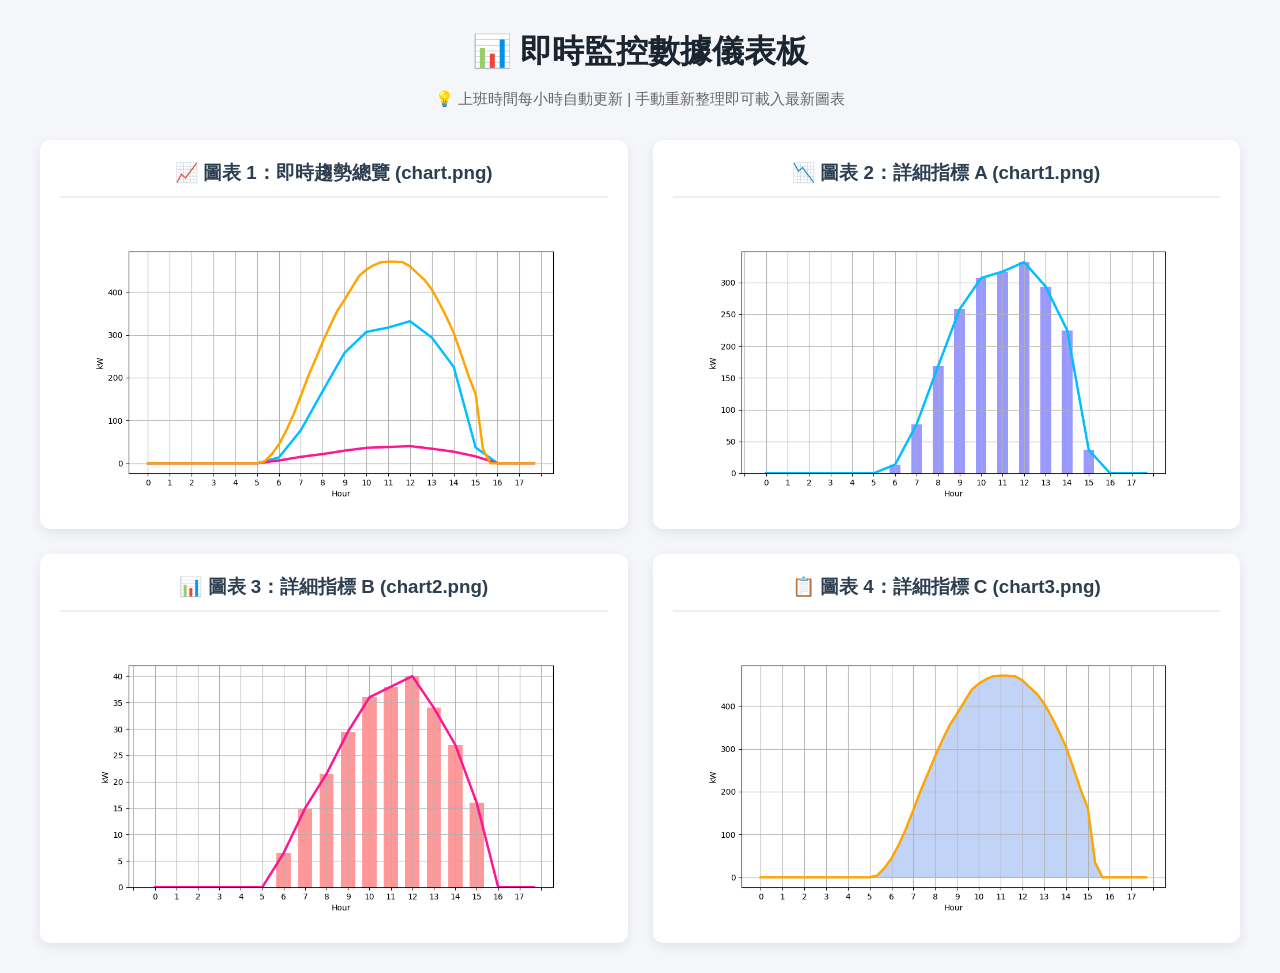
==== index.html @ 731e0c9e "Create index.html for real-time data dashboard" ====
<!DOCTYPE html>
<html lang="zh-TW">
<head>
    <meta charset="UTF-8">
    <meta name="viewport" content="width=device-width, initial-scale=1.0">
    <title>即時數據儀表板</title>
    <style>
        body {
            font-family: -apple-system, BlinkMacSystemFont, "Segoe UI", Roboto, sans-serif;
            background-color: #f4f6f9;
            margin: 0;
            padding: 30px 15px;
            color: #333;
        }
        .header {
            text-align: center;
            margin-bottom: 30px;
        }
        .header h1 {
            margin: 0 0 10px 0;
            color: #1a252f;
        }
        .notice {
            color: #666;
            font-size: 0.95em;
        }
        .grid-container {
            display: grid;
            grid-template-columns: repeat(auto-fit, minmax(400px, 1fr));
            gap: 25px;
            max-width: 1200px;
            margin: 0 auto;
        }
        .card {
            background: #ffffff;
            border-radius: 10px;
            padding: 20px;
            box-shadow: 0 4px 12px rgba(0,0,0,0.08);
            text-align: center;
        }
        .card h3 {
            margin-top: 0;
            color: #2c3e50;
            border-bottom: 2px solid #ecf0f1;
            padding-bottom: 10px;
        }
        .card img {
            max-width: 100%;
            height: auto;
            border-radius: 6px;
        }
    </style>
</head>
<body>

    <div class="header">
        <h1>📊 即時監控數據儀表板</h1>
        <p class="notice">💡 上班時間每小時自動更新 | 手動重新整理即可載入最新圖表</p>
    </div>

    <div class="grid-container">
        <div class="card">
            <h3>📈 圖表 1：即時趨勢總覽 (chart.png)</h3>
            <img class="auto-refresh-img" src="chart.png" alt="chart.png">
        </div>

        <div class="card">
            <h3>📉 圖表 2：詳細指標 A (chart1.png)</h3>
            <img class="auto-refresh-img" src="chart1.png" alt="chart1.png">
        </div>

        <div class="card">
            <h3>📊 圖表 3：詳細指標 B (chart2.png)</h3>
            <img class="auto-refresh-img" src="chart2.png" alt="chart2.png">
        </div>

        <div class="card">
            <h3>📋 圖表 4：詳細指標 C (chart3.png)</h3>
            <img class="auto-refresh-img" src="chart3.png" alt="chart3.png">
        </div>
    </div>

    <script>
        // 自動防快取機制：在每個圖片 URL 後方加上當前時間戳記，避免瀏覽器顯示舊圖片
        document.addEventListener("DOMContentLoaded", function() {
            const timestamp = new Date().getTime();
            const images = document.querySelectorAll('.auto-refresh-img');
            images.forEach(img => {
                const currentSrc = img.getAttribute('src');
                img.src = currentSrc + '?v=' + timestamp;
            });
        });
    </script>

</body>
</html>
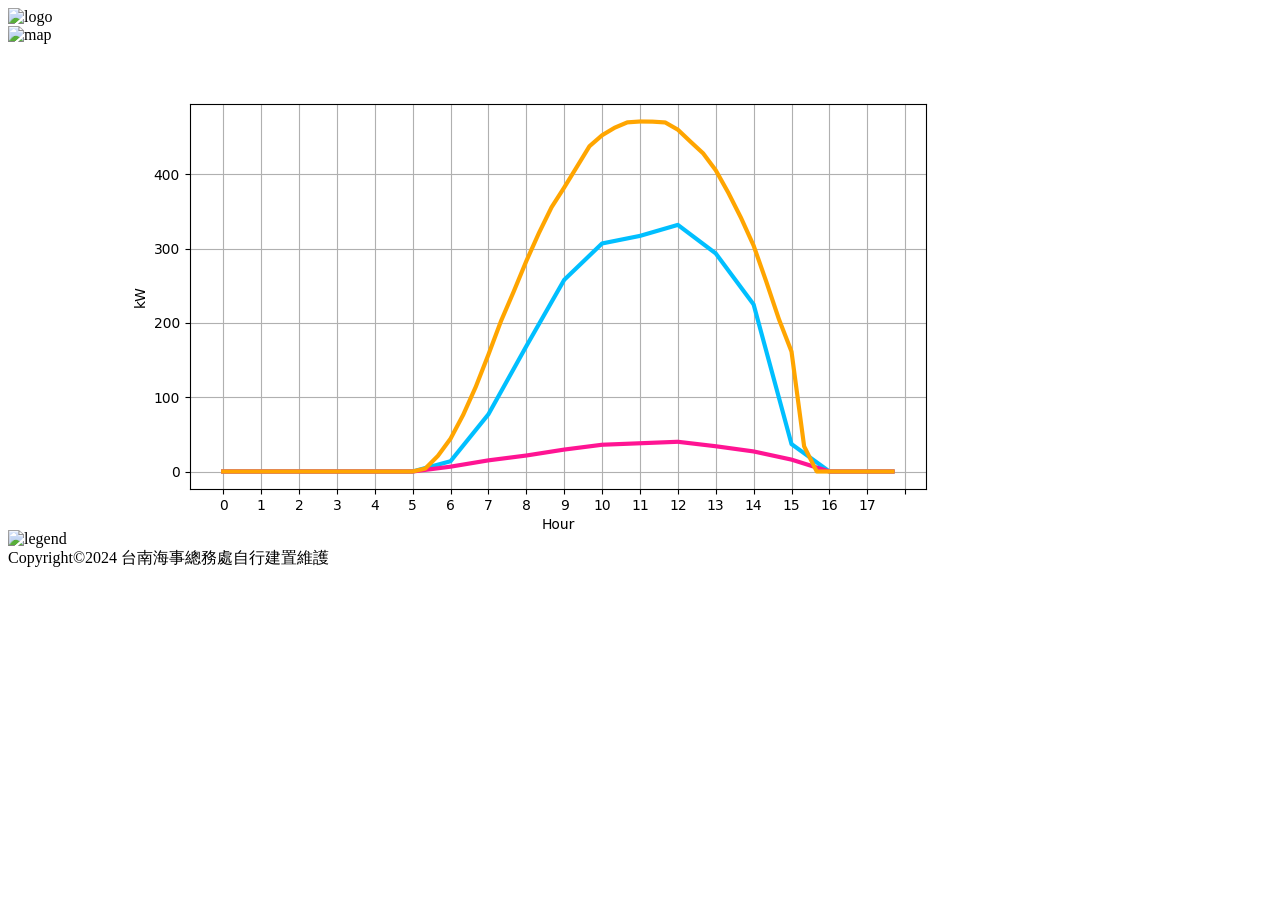
==== commit 97e7f807: "Add files via upload" ====
--- a/index.html
+++ b/index.html
@@ -1,96 +1,28 @@
-<!DOCTYPE html>
-<html lang="zh-TW">
-<head>
-    <meta charset="UTF-8">
-    <meta name="viewport" content="width=device-width, initial-scale=1.0">
-    <title>即時數據儀表板</title>
-    <style>
-        body {
-            font-family: -apple-system, BlinkMacSystemFont, "Segoe UI", Roboto, sans-serif;
-            background-color: #f4f6f9;
-            margin: 0;
-            padding: 30px 15px;
-            color: #333;
-        }
-        .header {
-            text-align: center;
-            margin-bottom: 30px;
-        }
-        .header h1 {
-            margin: 0 0 10px 0;
-            color: #1a252f;
-        }
-        .notice {
-            color: #666;
-            font-size: 0.95em;
-        }
-        .grid-container {
-            display: grid;
-            grid-template-columns: repeat(auto-fit, minmax(400px, 1fr));
-            gap: 25px;
-            max-width: 1200px;
-            margin: 0 auto;
-        }
-        .card {
-            background: #ffffff;
-            border-radius: 10px;
-            padding: 20px;
-            box-shadow: 0 4px 12px rgba(0,0,0,0.08);
-            text-align: center;
-        }
-        .card h3 {
-            margin-top: 0;
-            color: #2c3e50;
-            border-bottom: 2px solid #ecf0f1;
-            padding-bottom: 10px;
-        }
-        .card img {
-            max-width: 100%;
-            height: auto;
-            border-radius: 6px;
-        }
-    </style>
-</head>
-<body>
-
-    <div class="header">
-        <h1>📊 即時監控數據儀表板</h1>
-        <p class="notice">💡 上班時間每小時自動更新 | 手動重新整理即可載入最新圖表</p>
-    </div>
-
-    <div class="grid-container">
-        <div class="card">
-            <h3>📈 圖表 1：即時趨勢總覽 (chart.png)</h3>
-            <img class="auto-refresh-img" src="chart.png" alt="chart.png">
-        </div>
-
-        <div class="card">
-            <h3>📉 圖表 2：詳細指標 A (chart1.png)</h3>
-            <img class="auto-refresh-img" src="chart1.png" alt="chart1.png">
-        </div>
-
-        <div class="card">
-            <h3>📊 圖表 3：詳細指標 B (chart2.png)</h3>
-            <img class="auto-refresh-img" src="chart2.png" alt="chart2.png">
-        </div>
-
-        <div class="card">
-            <h3>📋 圖表 4：詳細指標 C (chart3.png)</h3>
-            <img class="auto-refresh-img" src="chart3.png" alt="chart3.png">
-        </div>
-    </div>
-
-    <script>
-        // 自動防快取機制：在每個圖片 URL 後方加上當前時間戳記，避免瀏覽器顯示舊圖片
-        document.addEventListener("DOMContentLoaded", function() {
-            const timestamp = new Date().getTime();
-            const images = document.querySelectorAll('.auto-refresh-img');
-            images.forEach(img => {
-                const currentSrc = img.getAttribute('src');
-                img.src = currentSrc + '?v=' + timestamp;
-            });
-        });
-    </script>
-
-</body>
-</html>
+<!DOCTYPE html>
+<html lang="zh-TW">
+<head>
+<meta charset="UTF-8">
+<meta http-equiv="refresh" content="60;url=index1.html" />
+<meta http-equiv="cache-control" content="no-cache">
+<meta http-equiv="pragma" content="no-cache">
+<meta http-equiv="expires" content="0">
+<title>太陽能發電資訊整合看板</title>
+<link rel="stylesheet" href="styles.css"></head>
+<body>
+    <div id='energy-title'>
+        <div id='energy-title2'><img src='title.png' alt='logo'/></div>
+    </div>
+    <div class='container'>
+        <div id='energy-image'>
+            <img src='0.png' alt='map'  />
+        </div>
+        <div id='energy-chart'>
+            <img src='legend.png' alt='legend'  />
+            <img src='chart.png' alt='chart'  />
+        </div>
+    </div>
+    <div id='copyright'>
+        <div id='copyright'>Copyright©2024 台南海事總務處自行建置維護</div>
+    </div>
+</body>
+</html>
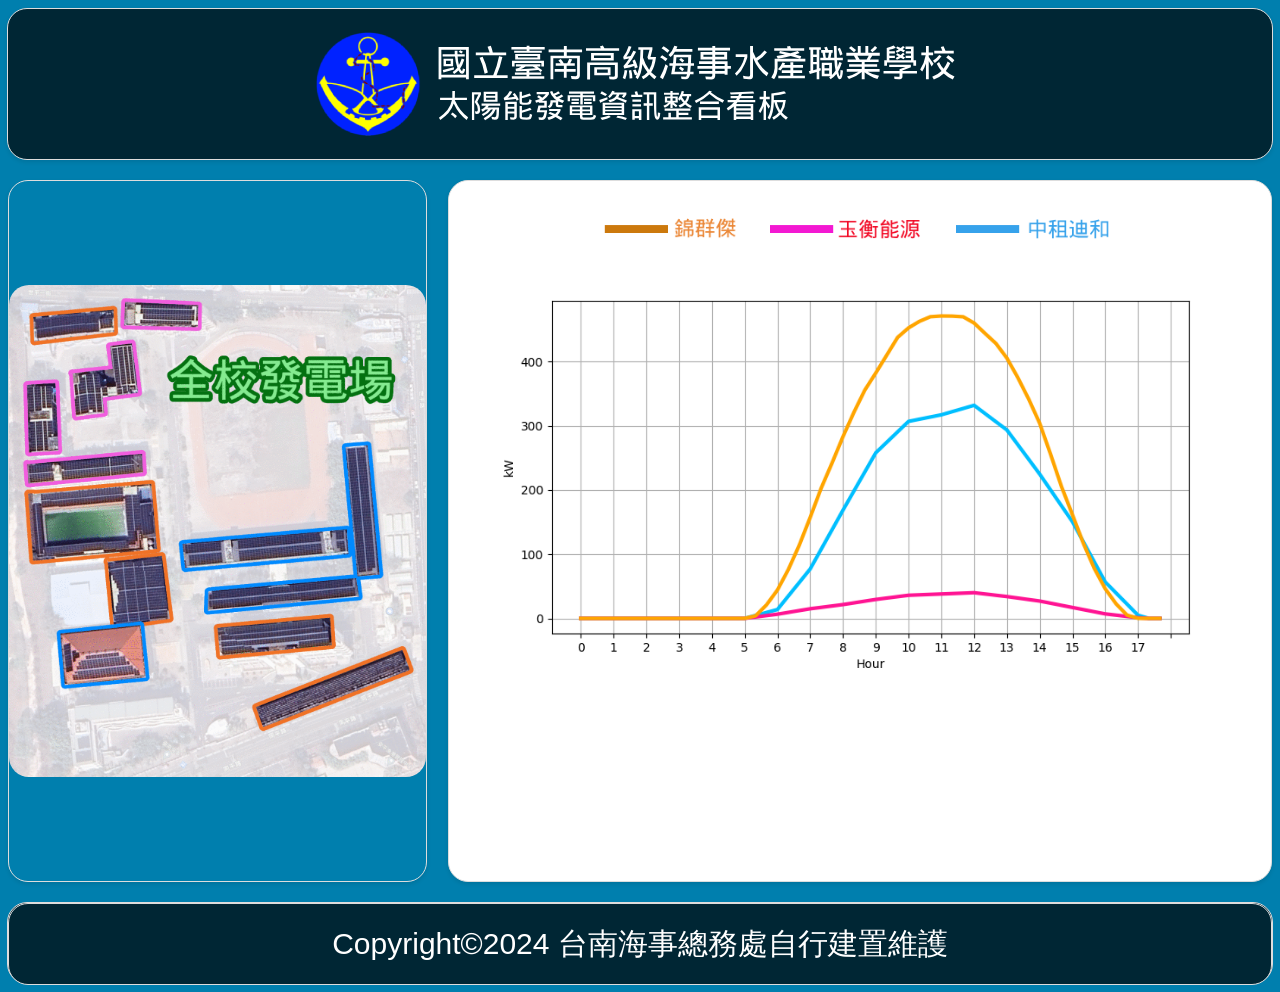
==== commit e32bd316: "Change redirect URL from index.html to index1.html" ====
--- a/index.html
+++ b/index.html
@@ -2,7 +2,7 @@
 <html lang="zh-TW">
 <head>
 <meta charset="UTF-8">
-<meta http-equiv="refresh" content="60;url=index1.html" />
+<meta http-equiv="refresh" content="1200;url=index1.html" />
 <meta http-equiv="cache-control" content="no-cache">
 <meta http-equiv="pragma" content="no-cache">
 <meta http-equiv="expires" content="0">
@@ -14,7 +14,7 @@
     </div>
     <div class='container'>
         <div id='energy-image'>
-            <img src='0.png' alt='map'  />
+            <img src='animation.gif' alt='map'  />
         </div>
         <div id='energy-chart'>
             <img src='legend.png' alt='legend'  />
@@ -25,4 +25,4 @@
         <div id='copyright'>Copyright©2024 台南海事總務處自行建置維護</div>
     </div>
 </body>
-</html>+</html>
--- a/styles.css
+++ b/styles.css
@@ -0,0 +1,84 @@
+/* Basic styling for the page */
+body {
+    font-family: Arial, sans-serif;
+    background-color: #007FAE; /* Light blue background */
+    margin: 10;
+    padding: 10;
+    display: flex;
+    flex-direction: column;
+    align-items: center;
+    overflow-y: hidden;
+    overflow-x: hidden;
+}
+h1 {
+    color: #ffffff; /* Teal heading color */
+    font-size: 45px;
+}
+img {
+    width: 100%;
+    border-radius: 20px;
+}		
+.container {
+    max-width: 100%;
+    width: 100%;
+    padding: 20px;
+    display: flex;
+    flex-wrap: wrap;
+    justify-content: space-between;
+}
+/* Styling for the image */
+#energy-image {
+    display: flex;
+    /* 水平置中 */
+    justify-content: center;    
+    /* 垂直置中 */
+    align-items: center;
+    width: 33%;
+    height: auto;
+    border: 1px solid #ddd;
+    box-shadow: 0 2px 4px rgba(0, 0, 0, 0.1);
+    border-radius: 20px;
+}
+/* Styling for the energy chart */
+#energy-chart {
+    position: relative;
+    width: 65%;
+    height: 700px;
+    background-color: #ffffff; /* White chart background */
+    border: 1px solid #ddd;
+    box-shadow: 0 2px 4px rgba(0, 0, 0, 0.1);
+    border-radius: 20px;
+}
+/* Styling for the title */
+#energy-title {
+    width: 100%;
+    height: 150px;
+    display: flex;
+    justify-content: center;
+    background-color: #002634;
+    border: 1px solid #ddd;
+    box-shadow: 0 2px 4px rgba(0, 0, 0, 0.1);
+    border-radius: 20px;			
+}
+#energy-title2 {
+    width: 900px;
+    height: 150px;		
+}
+@media (max-width: 600px) {
+    /* Responsive layout for small screens */
+    #energy-image, #energy-chart, #energy-map {
+        width: 100%;
+    }
+}
+#copyright {
+    width: 100%;
+    height: 80px;
+    display: flex;
+    justify-content: center;
+    background-color: #002634;
+    border: 1px solid #ddd;
+    border-radius: 20px;
+    color: #ffffff; 
+    font-size: 30px;
+    line-height: 80px;		
+}
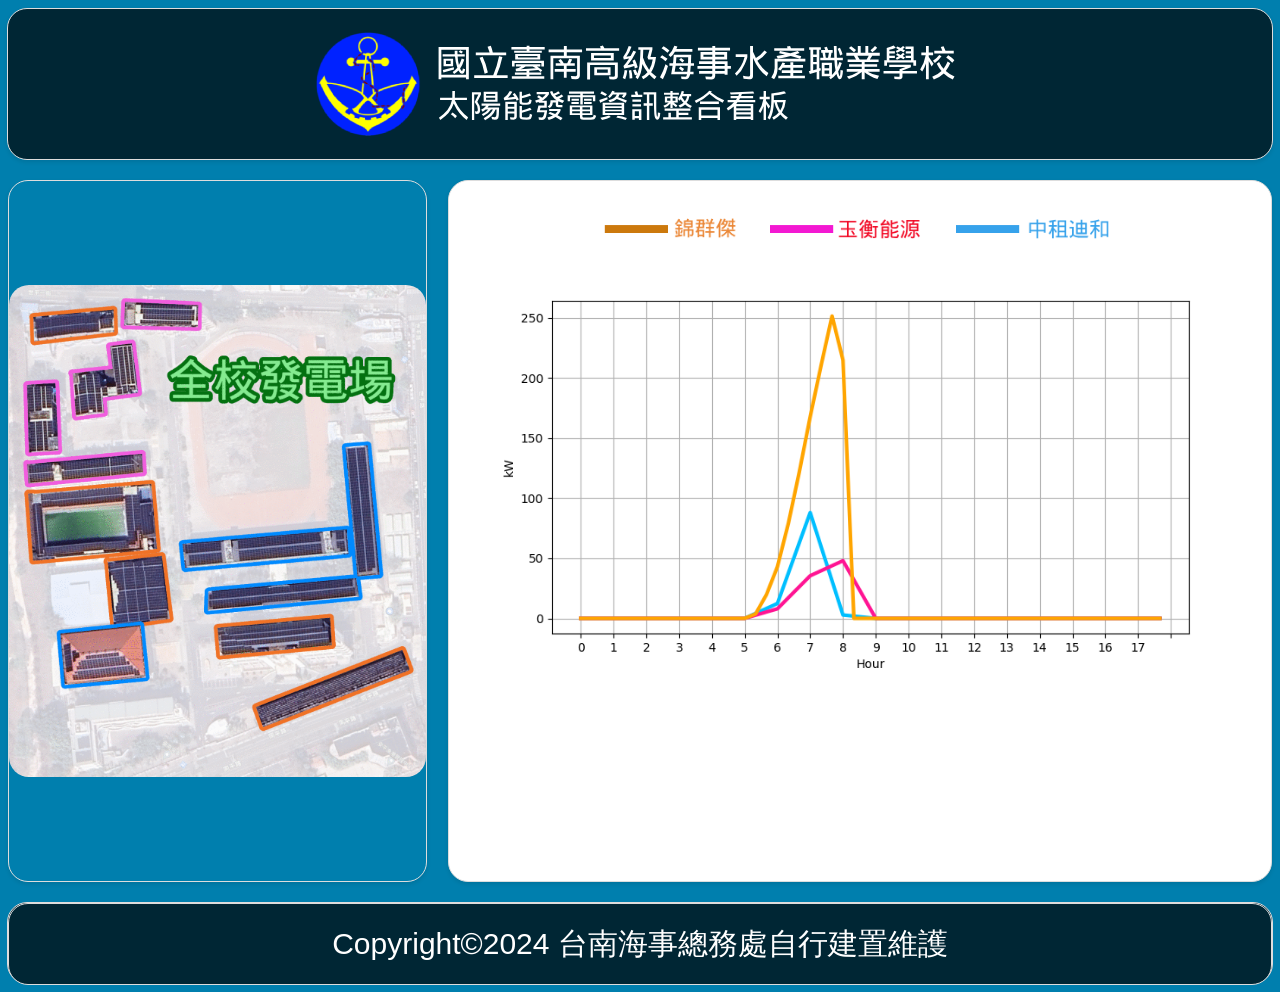
==== commit 079020f7: "Update index.html" ====
--- a/index.html
+++ b/index.html
@@ -2,7 +2,7 @@
 <html lang="zh-TW">
 <head>
 <meta charset="UTF-8">
-<meta http-equiv="refresh" content="1200;url=index1.html" />
+<meta http-equiv="refresh" content="60;url=index1.html" />
 <meta http-equiv="cache-control" content="no-cache">
 <meta http-equiv="pragma" content="no-cache">
 <meta http-equiv="expires" content="0">
